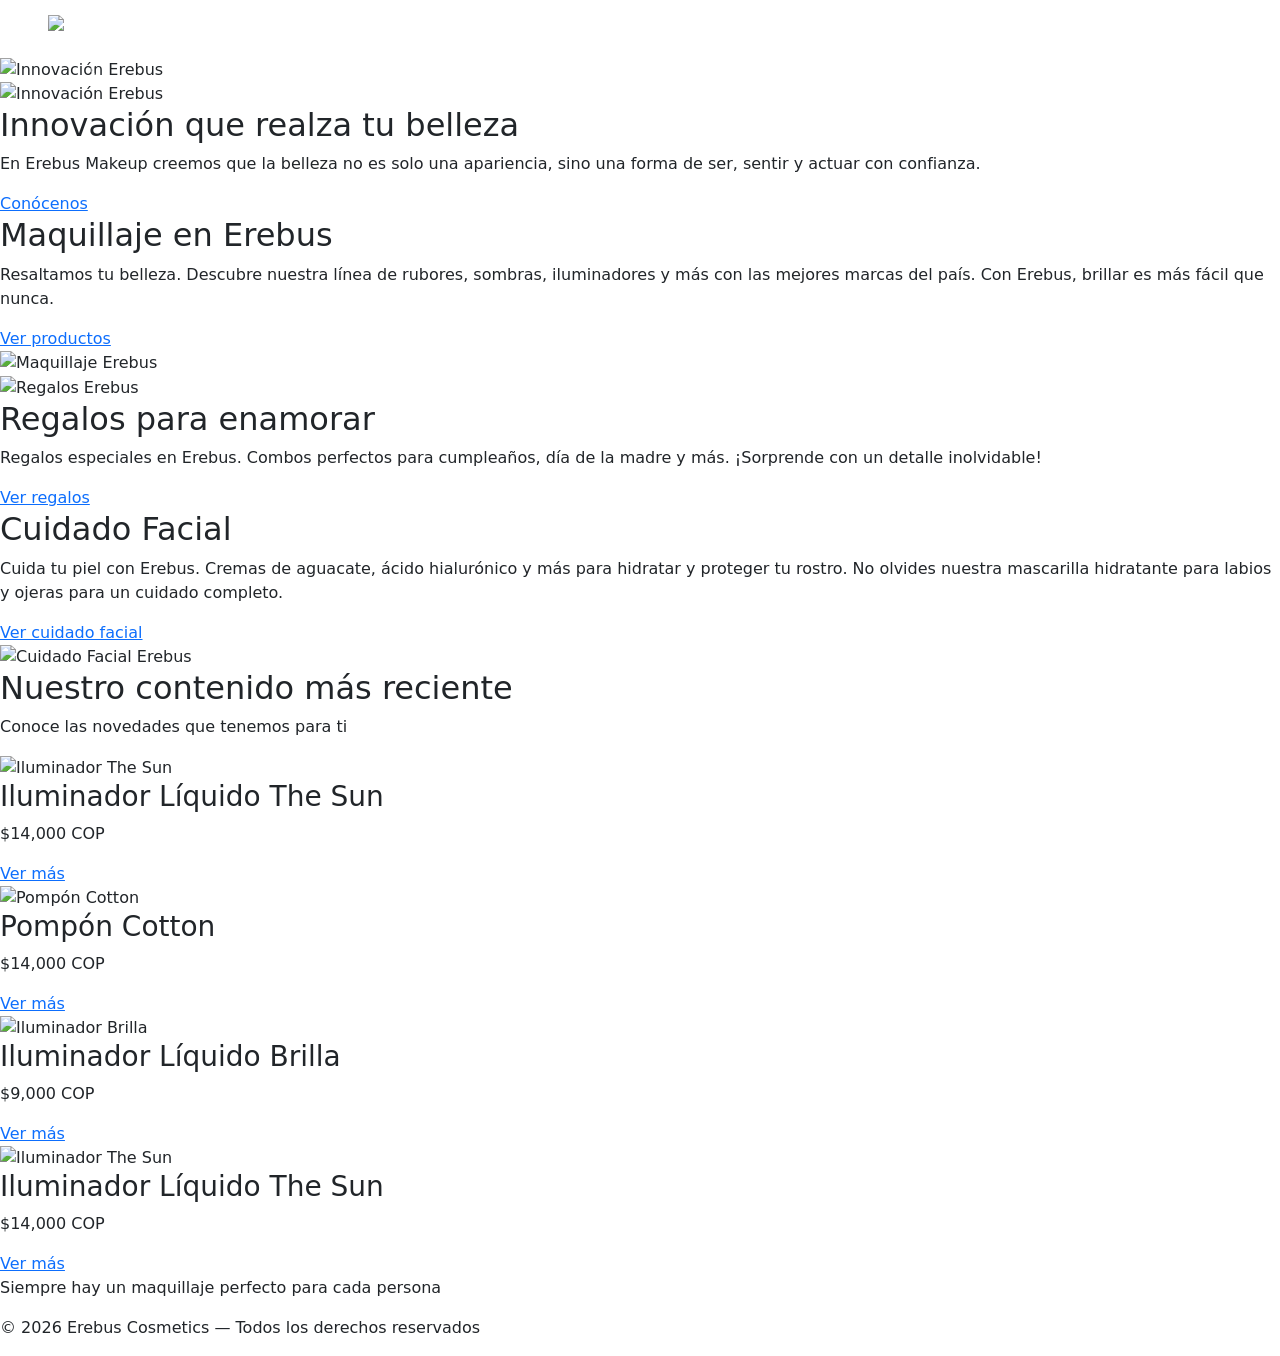
==== index.html @ 12809e55 "add files html" ====
<!DOCTYPE html>
<html lang="es">
<head>
    <meta charset="UTF-8">
    <meta name="viewport" content="width=device-width, initial-scale=1.0">
    <link rel="preconnect" href="https://fonts.googleapis.com">
    <link rel="preconnect" href="https://fonts.gstatic.com" crossorigin>
    <link href="https://fonts.googleapis.com/css2?family=Cormorant:ital,wght@0,300..700;1,300..700&family=Montserrat:ital,wght@0,100..900;1,100..900&display=swap" rel="stylesheet">
    <title>Erebus Cosmetics | Mayorista de Maquillaje</title>
    <link href="https://cdn.jsdelivr.net/npm/bootstrap@5.2.3/dist/css/bootstrap.min.css" rel="stylesheet" integrity="sha384-rbsA2VBKQhggwzxH7pPCaAqO46MgnOM80zW1RWuH61DGLwZJEdK2Kadq2F9CUG65" crossorigin="anonymous">
    <link rel="stylesheet" href="styles/css/main.css" />
</head>
<body>

    <!-- ===== BLOQUE: navbar (Bootstrap) ===== -->
    <nav class="navbar navbar-expand-lg navbar-dark navbar-erebus sticky-top">
        <div class="container-fluid px-4 px-lg-5">
            <a class="navbar-brand" href="index.html">
                <img src="img/erebus-logo.png" alt="Logo Erebus" class="navbar-erebus__logo">
            </a>
            <button class="navbar-toggler" type="button" data-bs-toggle="collapse" data-bs-target="#navErebus" aria-controls="navErebus" aria-expanded="false" aria-label="Abrir menú">
                <span class="navbar-toggler-icon"></span>
            </button>
            <div class="collapse navbar-collapse" id="navErebus">
                <ul class="navbar-nav ms-auto mb-2 mb-lg-0 align-items-lg-center">
                    <li class="nav-item">
                        <a class="nav-link active" aria-current="page" href="index.html">Inicio</a>
                    </li>
                    <li class="nav-item">
                        <a class="nav-link" href="maquillaje.html">Productos</a>
                    </li>
                    <li class="nav-item">
                        <a class="nav-link" href="regalos.html">Regalos</a>
                    </li>
                    <li class="nav-item">
                        <a class="nav-link" href="cuidado-facial.html">Cuidado Facial</a>
                    </li>
                    <li class="nav-item">
                        <a class="nav-link" href="nosotros.html">Nosotros</a>
                    </li>
                    <li class="nav-item">
                        <a class="nav-link" href="contacto.html">Contacto</a>
                    </li>
                </ul>
                <a class="navbar-erebus__carrito" href="#" aria-label="Ver carrito">
                    <img src="img/shopping-cart.svg" alt="">
                </a>
            </div>
        </div>
    </nav>

    <main>

        <!-- ===== BLOQUE: carousel (hero, Bootstrap Carousel) ===== -->
        <div id="carouselErebus" class="carousel slide carousel-fade carousel-erebus" data-bs-ride="carousel">
            <div class="carousel-indicators">
                <button type="button" data-bs-target="#carouselErebus" data-bs-slide-to="0" class="active" aria-current="true" aria-label="Slide 1"></button>
                <button type="button" data-bs-target="#carouselErebus" data-bs-slide-to="1" aria-label="Slide 2"></button>
                <button type="button" data-bs-target="#carouselErebus" data-bs-slide-to="2" aria-label="Slide 3"></button>
            </div>
            <div class="carousel-inner">
                <div class="carousel-item active">
                    <img src="img/Banner1.jpg" class="d-block w-100 img-fluid" alt="Innovación Erebus">
                    <div class="carousel-caption d-none d-md-block">
                        <h2>Bienvenida a Erebus Cosmetics</h2>
                        <p>Tu aliado mayorista en maquillaje y belleza</p>
                    </div>
                </div>
                <div class="carousel-item">
                    <img src="img/Banner2.jpg" class="d-block w-100 img-fluid" alt="Maquillaje Erebus">
                    <div class="carousel-caption d-none d-md-block">
                        <h2>Maquillaje que resalta tu esencia</h2>
                        <p>Las mejores marcas del país, al mejor precio mayorista</p>
                    </div>
                </div>
                <div class="carousel-item">
                    <img src="img/Banner3.jpg" class="d-block w-100 img-fluid" alt="Regalos Erebus">
                    <div class="carousel-caption d-none d-md-block">
                        <h2>Regalos para enamorar</h2>
                        <p>Combos perfectos para cada ocasión especial</p>
                    </div>
                </div>
            </div>
            <button class="carousel-control-prev" type="button" data-bs-target="#carouselErebus" data-bs-slide="prev">
                <span class="carousel-control-prev-icon" aria-hidden="true"></span>
                <span class="visually-hidden">Anterior</span>
            </button>
            <button class="carousel-control-next" type="button" data-bs-target="#carouselErebus" data-bs-slide="next">
                <span class="carousel-control-next-icon" aria-hidden="true"></span>
                <span class="visually-hidden">Siguiente</span>
            </button>
        </div>

        <!-- ===== BLOQUE: destacados =====
             3 secciones en grid 2 columnas: imagen + texto -->
        <section class="destacados">

            <!-- ELEMENTO: destacados__item — Innovación -->
            <article class="destacados__item">
                <img class="destacados__imagen img-fluid" src="img/index1.jpg" alt="Innovación Erebus">
                <div class="destacados__contenido">
                    <h2 class="destacados__titulo">Innovación que realza tu belleza</h2>
                    <p class="destacados__texto">
                        En Erebus Makeup creemos que la belleza no es solo una apariencia,
                        sino una forma de ser, sentir y actuar con confianza.
                    </p>
                    <a class="destacados__boton" href="nosotros.html">Conócenos</a>
                </div>
            </article>

            <!-- ELEMENTO: destacados__item — Maquillaje -->
            <article class="destacados__item">
                <div class="destacados__contenido">
                    <h2 class="destacados__titulo">Maquillaje en Erebus</h2>
                    <p class="destacados__texto">
                        Resaltamos tu belleza. Descubre nuestra línea de rubores, sombras,
                        iluminadores y más con las mejores marcas del país.
                        Con Erebus, brillar es más fácil que nunca.
                    </p>
                    <a class="destacados__boton" href="maquillaje.html">Ver productos</a>
                </div>
                <img class="destacados__imagen img-fluid" src="img/index2.jpg" alt="Maquillaje Erebus">
            </article>

            <!-- ELEMENTO: destacados__item — Regalos -->
            <article class="destacados__item">
                <img class="destacados__imagen img-fluid" src="img/index3.jpg" alt="Regalos Erebus">
                <div class="destacados__contenido">
                    <h2 class="destacados__titulo">Regalos para enamorar</h2>
                    <p class="destacados__texto">
                        Regalos especiales en Erebus. Combos perfectos para cumpleaños,
                        día de la madre y más. ¡Sorprende con un detalle inolvidable!
                    </p>
                    <a class="destacados__boton" href="regalos.html">Ver regalos</a>
                </div>
            </article>

            <!-- ELEMENTO: destacados__item — Cuidado Facial -->
            <article class="destacados__item">
                <div class="destacados__contenido">
                    <h2 class="destacados__titulo">Cuidado Facial</h2>
                    <p class="destacados__texto">
                        Cuida tu piel con Erebus. Cremas de aguacate, ácido hialurónico y más
                        para hidratar y proteger tu rostro. No olvides nuestra mascarilla
                        hidratante para labios y ojeras para un cuidado completo.
                    </p>
                    <a class="destacados__boton" href="cuidado-facial.html">Ver cuidado facial</a>
                </div>
                <img class="destacados__imagen img-fluid" src="img/index4.jpg" alt="Cuidado Facial Erebus">
            </article>

        </section>

        <!-- ===== BLOQUE: novedades ===== -->
        <section class="novedades">
            <h2 class="novedades__titulo">Nuestro contenido más reciente</h2>
            <p class="novedades__subtitulo">Conoce las novedades que tenemos para ti</p>

            <div class="novedades__grid">

                <!-- ELEMENTO: novedades__tarjeta -->
                <article class="novedades__tarjeta">
                    <img class="novedades__imagen img-fluid" src="img/producto 1.png" alt="Iluminador The Sun">
                    <h3 class="novedades__nombre">Iluminador Líquido The Sun</h3>
                    <p class="novedades__precio">$14,000 COP</p>
                    <a class="novedades__boton" href="maquillaje.html">Ver más</a>
                </article>

                <article class="novedades__tarjeta">
                    <img class="novedades__imagen img-fluid" src="img/producto 2.png" alt="Pompón Cotton">
                    <h3 class="novedades__nombre">Pompón Cotton</h3>
                    <p class="novedades__precio">$14,000 COP</p>
                    <a class="novedades__boton" href="maquillaje.html">Ver más</a>
                </article>

                <!-- MODIFICADOR: novedades__tarjeta--oferta — precio especial -->
                <article class="novedades__tarjeta novedades__tarjeta--oferta">
                    <img class="novedades__imagen img-fluid" src="img/producto 3.png" alt="Iluminador Brilla">
                    <h3 class="novedades__nombre">Iluminador Líquido Brilla</h3>
                    <p class="novedades__precio">$9,000 COP</p>
                    <a class="novedades__boton" href="maquillaje.html">Ver más</a>
                </article>

                <article class="novedades__tarjeta">
                    <img class="novedades__imagen img-fluid" src="img/producto 1.png" alt="Iluminador The Sun">
                    <h3 class="novedades__nombre">Iluminador Líquido The Sun</h3>
                    <p class="novedades__precio">$14,000 COP</p>
                    <a class="novedades__boton" href="maquillaje.html">Ver más</a>
                </article>

            </div>
        </section>
    </main>

    <!-- ===== BLOQUE: frase-inspiracional ===== -->
    <section class="frase-inspiracional">
        <p class="frase-inspiracional__texto">Siempre hay un maquillaje perfecto para cada persona</p>
    </section>

    <!-- ===== BLOQUE: pie-pagina ===== -->
    <footer class="pie-pagina">
        <p class="pie-pagina__creditos">&copy; 2026 Erebus Cosmetics — Todos los derechos reservados</p>
    </footer>

    <script src="https://cdn.jsdelivr.net/npm/bootstrap@5.2.3/dist/js/bootstrap.bundle.min.js" integrity="sha384-kenU1KFdBIe4zVF0s0G1M5b4hcpxyD9F7jL+jjXkk+Q2h455rYXK/7HAuoJl+0I4" crossorigin="anonymous"></script>

</body>
</html>
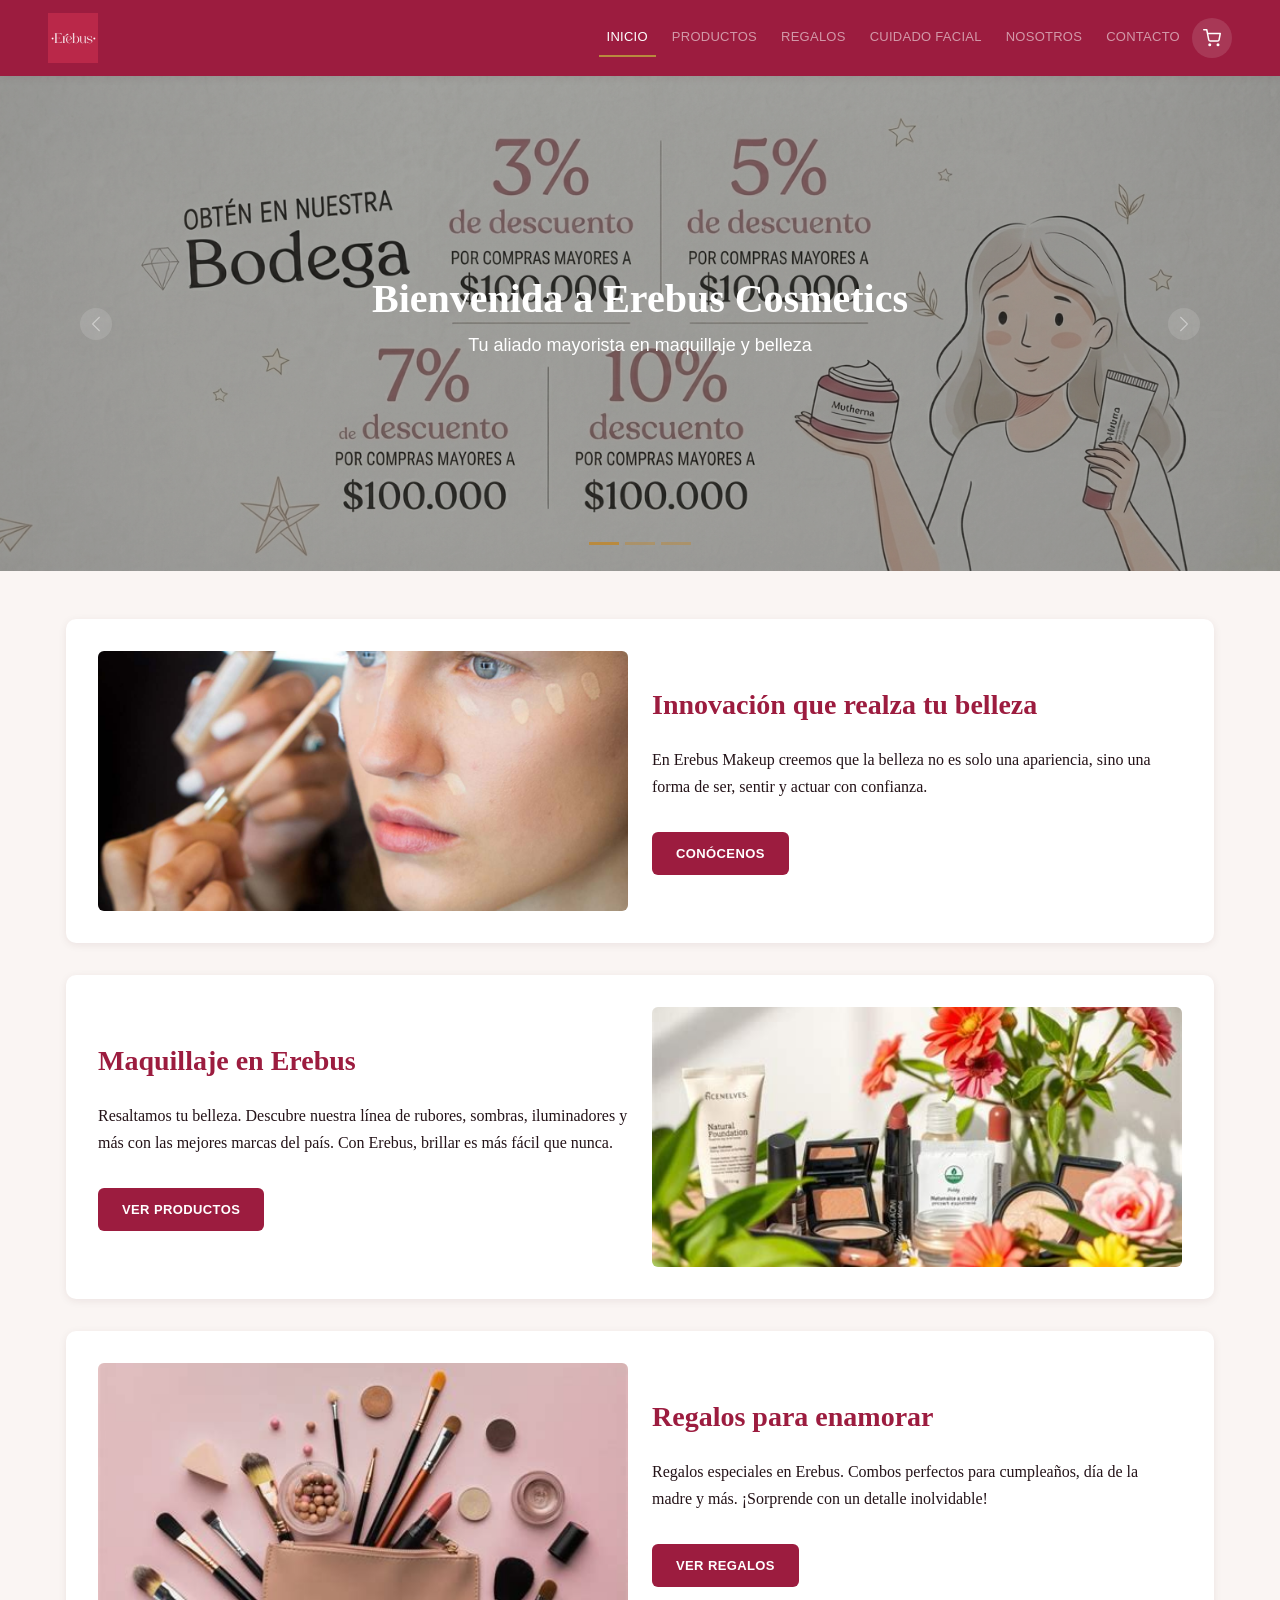
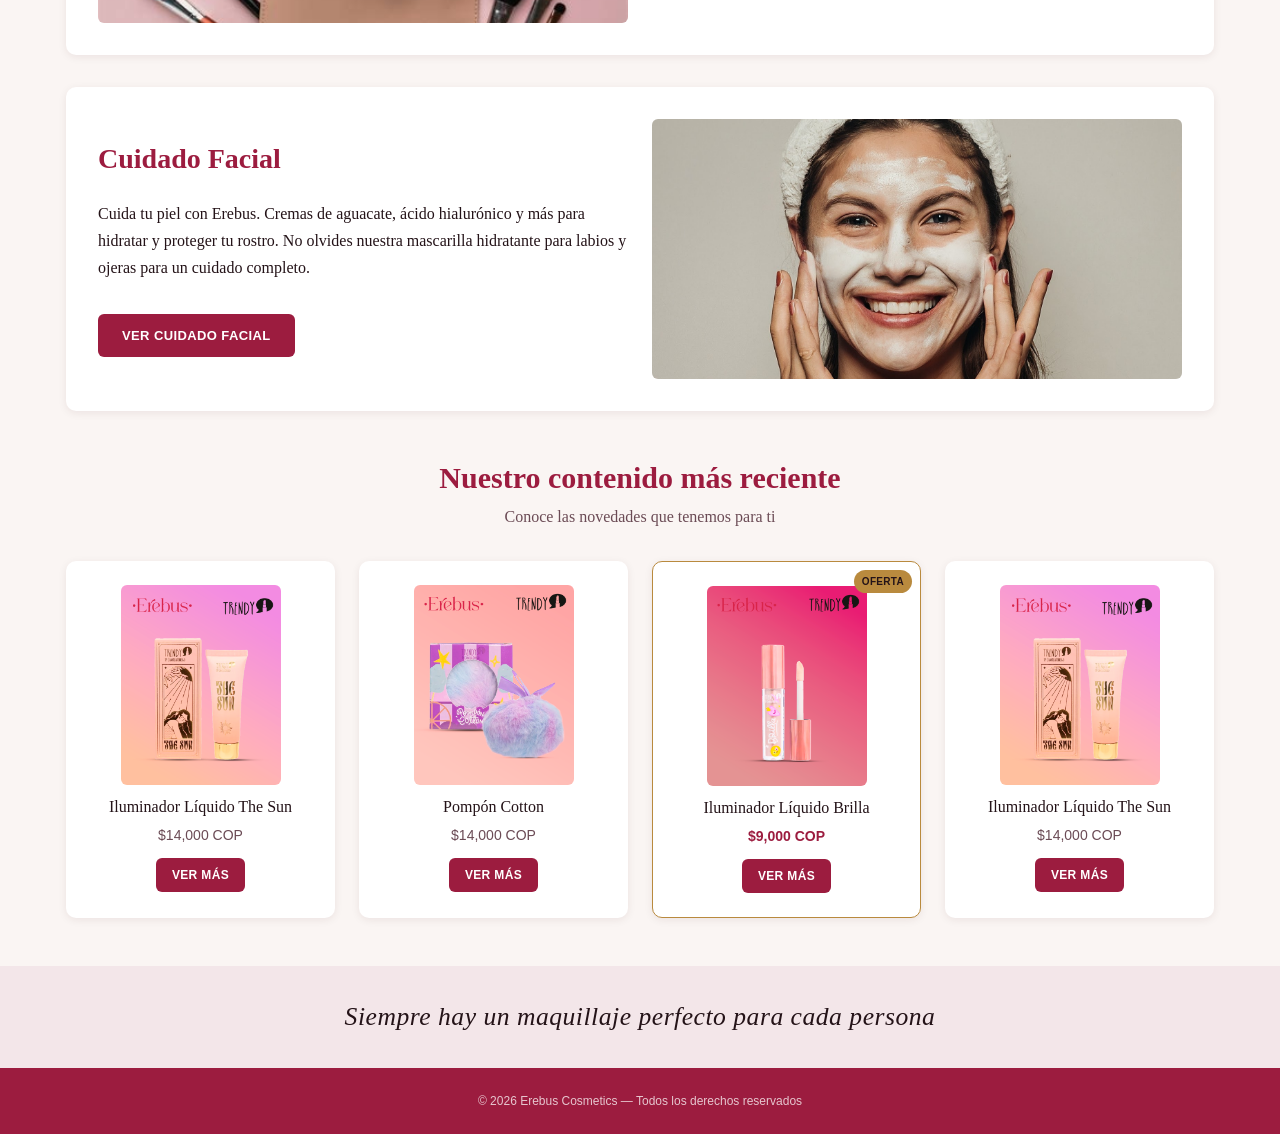
==== commit 04016bbc: "cambio inmagenes en index" ====
--- a/index.html
+++ b/index.html
@@ -12,7 +12,6 @@
 </head>
 <body>
 
-    <!-- ===== BLOQUE: navbar (Bootstrap) ===== -->
     <nav class="navbar navbar-expand-lg navbar-dark navbar-erebus sticky-top">
         <div class="container-fluid px-4 px-lg-5">
             <a class="navbar-brand" href="index.html">
@@ -51,7 +50,6 @@
 
     <main>
 
-        <!-- ===== BLOQUE: carousel (hero, Bootstrap Carousel) ===== -->
         <div id="carouselErebus" class="carousel slide carousel-fade carousel-erebus" data-bs-ride="carousel">
             <div class="carousel-indicators">
                 <button type="button" data-bs-target="#carouselErebus" data-bs-slide-to="0" class="active" aria-current="true" aria-label="Slide 1"></button>
@@ -91,11 +89,9 @@
             </button>
         </div>
 
-        <!-- ===== BLOQUE: destacados =====
-             3 secciones en grid 2 columnas: imagen + texto -->
+
         <section class="destacados">
 
-            <!-- ELEMENTO: destacados__item — Innovación -->
             <article class="destacados__item">
                 <img class="destacados__imagen img-fluid" src="img/index1.jpg" alt="Innovación Erebus">
                 <div class="destacados__contenido">
@@ -108,7 +104,6 @@
                 </div>
             </article>
 
-            <!-- ELEMENTO: destacados__item — Maquillaje -->
             <article class="destacados__item">
                 <div class="destacados__contenido">
                     <h2 class="destacados__titulo">Maquillaje en Erebus</h2>
@@ -122,7 +117,6 @@
                 <img class="destacados__imagen img-fluid" src="img/index2.jpg" alt="Maquillaje Erebus">
             </article>
 
-            <!-- ELEMENTO: destacados__item — Regalos -->
             <article class="destacados__item">
                 <img class="destacados__imagen img-fluid" src="img/index3.jpg" alt="Regalos Erebus">
                 <div class="destacados__contenido">
@@ -135,7 +129,6 @@
                 </div>
             </article>
 
-            <!-- ELEMENTO: destacados__item — Cuidado Facial -->
             <article class="destacados__item">
                 <div class="destacados__contenido">
                     <h2 class="destacados__titulo">Cuidado Facial</h2>
@@ -146,19 +139,17 @@
                     </p>
                     <a class="destacados__boton" href="cuidado-facial.html">Ver cuidado facial</a>
                 </div>
-                <img class="destacados__imagen img-fluid" src="img/index4.jpg" alt="Cuidado Facial Erebus">
+                <img class="destacados__imagen img-fluid" src="img/index4.png" alt="Cuidado Facial Erebus">
             </article>
 
         </section>
 
-        <!-- ===== BLOQUE: novedades ===== -->
         <section class="novedades">
             <h2 class="novedades__titulo">Nuestro contenido más reciente</h2>
             <p class="novedades__subtitulo">Conoce las novedades que tenemos para ti</p>
 
             <div class="novedades__grid">
 
-                <!-- ELEMENTO: novedades__tarjeta -->
                 <article class="novedades__tarjeta">
                     <img class="novedades__imagen img-fluid" src="img/producto 1.png" alt="Iluminador The Sun">
                     <h3 class="novedades__nombre">Iluminador Líquido The Sun</h3>
@@ -173,7 +164,6 @@
                     <a class="novedades__boton" href="maquillaje.html">Ver más</a>
                 </article>
 
-                <!-- MODIFICADOR: novedades__tarjeta--oferta — precio especial -->
                 <article class="novedades__tarjeta novedades__tarjeta--oferta">
                     <img class="novedades__imagen img-fluid" src="img/producto 3.png" alt="Iluminador Brilla">
                     <h3 class="novedades__nombre">Iluminador Líquido Brilla</h3>
@@ -192,12 +182,10 @@
         </section>
     </main>
 
-    <!-- ===== BLOQUE: frase-inspiracional ===== -->
     <section class="frase-inspiracional">
         <p class="frase-inspiracional__texto">Siempre hay un maquillaje perfecto para cada persona</p>
     </section>
 
-    <!-- ===== BLOQUE: pie-pagina ===== -->
     <footer class="pie-pagina">
         <p class="pie-pagina__creditos">&copy; 2026 Erebus Cosmetics — Todos los derechos reservados</p>
     </footer>
--- a/styles/css/main.css
+++ b/styles/css/main.css
@@ -0,0 +1,762 @@
+*,
+*::before,
+*::after {
+  margin: 0;
+  padding: 0;
+  box-sizing: border-box;
+}
+
+html {
+  scroll-behavior: smooth;
+}
+
+@media (prefers-reduced-motion: reduce) {
+  html {
+    scroll-behavior: auto;
+  }
+  *,
+  *::before,
+  *::after {
+    animation-duration: 0.01ms !important;
+    animation-iteration-count: 1 !important;
+    transition-duration: 0.01ms !important;
+  }
+}
+body {
+  width: 100%;
+  min-height: 100vh;
+  font-family: "Cormorant", Georgia, "Times New Roman", serif;
+  font-size: 1rem;
+  font-weight: 300;
+  line-height: 1.5;
+  color: #241318;
+  background-color: #faf5f3;
+}
+
+h1, h2, h3, h4, h5, h6 {
+  font-family: "Cormorant", Georgia, "Times New Roman", serif;
+  font-weight: 600;
+  line-height: 1.25;
+  color: #241318;
+}
+
+a {
+  color: #9c1c3f;
+  text-decoration: none;
+}
+
+img {
+  max-width: 100%;
+  display: block;
+}
+
+input,
+select,
+textarea,
+button {
+  font-family: inherit;
+  font-size: inherit;
+  color: inherit;
+}
+
+:focus-visible {
+  outline: 3px solid #b98a3e;
+  outline-offset: 2px;
+}
+
+.navbar-erebus {
+  background-color: #9c1c3f;
+  box-shadow: 0 2px 8px rgba(61, 15, 29, 0.08);
+  padding-block: 0.75rem;
+}
+@media (min-width: 992px) {
+  .navbar-erebus {
+    padding-block: 0.5rem;
+  }
+}
+
+.navbar-erebus__logo {
+  height: 42px;
+  width: auto;
+}
+@media (min-width: 768px) {
+  .navbar-erebus__logo {
+    height: 50px;
+  }
+}
+
+.navbar-erebus .nav-link {
+  font-family: "Montserrat", Arial, Helvetica, sans-serif;
+  font-size: 0.8125rem;
+  font-weight: 500;
+  text-transform: uppercase;
+  letter-spacing: 0.02em;
+  padding-block: 0.5rem;
+  margin-inline: 0.25rem;
+  border-bottom: 2px solid transparent;
+  transition: all 0.25s ease;
+}
+.navbar-erebus .nav-link:hover {
+  color: #ffffff;
+}
+.navbar-erebus .nav-link.active {
+  color: #ffffff;
+  border-bottom-color: #b98a3e;
+}
+
+.navbar-erebus .navbar-toggler {
+  border-color: rgba(255, 255, 255, 0.4);
+}
+.navbar-erebus .navbar-toggler:focus {
+  box-shadow: 0 0 0 3px rgba(185, 138, 62, 0.5);
+}
+
+.navbar-erebus__carrito {
+  width: 40px;
+  height: 40px;
+  border-radius: 999px;
+  display: flex;
+  flex-direction: row;
+  align-items: center;
+  justify-content: center;
+  background-color: rgba(255, 255, 255, 0.12);
+  transition: all 0.25s ease;
+}
+.navbar-erebus__carrito img {
+  width: 18px;
+  filter: brightness(0) invert(1);
+}
+.navbar-erebus__carrito:hover {
+  background-color: rgba(255, 255, 255, 0.22);
+}
+
+.carousel-erebus .carousel-item {
+  height: 55vh;
+  min-height: 320px;
+  max-height: 560px;
+}
+.carousel-erebus .carousel-item img {
+  width: 100%;
+  height: 100%;
+  object-fit: cover;
+  filter: brightness(0.65);
+}
+.carousel-erebus .carousel-caption {
+  bottom: 50%;
+  transform: translateY(50%);
+}
+.carousel-erebus .carousel-caption h2 {
+  font-family: "Cormorant", Georgia, "Times New Roman", serif;
+  font-size: 1.75rem;
+  font-weight: 600;
+  color: #ffffff;
+}
+@media (min-width: 768px) {
+  .carousel-erebus .carousel-caption h2 {
+    font-size: 2.5rem;
+  }
+}
+.carousel-erebus .carousel-caption p {
+  font-family: "Montserrat", Arial, Helvetica, sans-serif;
+  font-size: 1rem;
+  max-width: 480px;
+  margin-inline: auto;
+}
+@media (min-width: 768px) {
+  .carousel-erebus .carousel-caption p {
+    font-size: 1.125rem;
+  }
+}
+.carousel-erebus .carousel-indicators [data-bs-target] {
+  background-color: #b98a3e;
+}
+.carousel-erebus .carousel-control-prev-icon,
+.carousel-erebus .carousel-control-next-icon {
+  background-color: rgba(255, 255, 255, 0.25);
+  border-radius: 999px;
+  padding: 1rem;
+  background-size: 55%;
+}
+
+.banner {
+  width: 100%;
+  padding: 3rem 1rem;
+  text-align: center;
+  background-image: linear-gradient(180deg, rgba(28, 4, 16, 0.45), rgba(28, 4, 16, 0.55)), url("../img/erebus-banner.jpg");
+  background-repeat: no-repeat;
+  background-size: cover;
+  background-position: center 60%;
+  color: #ffffff;
+}
+@media (min-width: 768px) {
+  .banner {
+    padding: 4rem 1.5rem;
+  }
+}
+
+.banner__titulo {
+  width: 100%;
+  font-weight: 600;
+  font-size: 1.625rem;
+  margin: 0.75rem 0;
+}
+@media (min-width: 768px) {
+  .banner__titulo {
+    font-size: 2.125rem;
+  }
+}
+
+.banner__descripcion {
+  max-width: 420px;
+  margin: 0 auto;
+  font-size: 1.125rem;
+  opacity: 0.9;
+}
+@media (min-width: 768px) {
+  .banner__descripcion {
+    font-size: 1.375rem;
+  }
+}
+
+.destacados,
+.novedades,
+.nosotros {
+  width: 100%;
+  max-width: 1100px;
+  margin-inline: auto;
+  padding-inline: 1rem;
+  box-sizing: border-box;
+  margin-block: 3rem;
+}
+@media (min-width: 1200px) {
+  .destacados,
+  .novedades,
+  .nosotros {
+    max-width: 1180px;
+  }
+}
+
+.destacados,
+.nosotros {
+  display: flex;
+  flex-direction: column;
+  gap: 2rem;
+}
+
+.catalogo {
+  width: 100%;
+  max-width: 1200px;
+  margin-inline: auto;
+  padding-inline: 1rem;
+  box-sizing: border-box;
+  padding-block: 2rem;
+  display: grid;
+  grid-template-columns: 1fr;
+  gap: 1.5rem;
+}
+@media (min-width: 480px) {
+  .catalogo {
+    grid-template-columns: repeat(2, 1fr);
+  }
+}
+@media (min-width: 992px) {
+  .catalogo {
+    grid-template-columns: repeat(3, 1fr);
+  }
+}
+
+.frase-inspiracional {
+  width: 100%;
+  padding: 2rem 1rem;
+  background-color: #f3e6e9;
+  text-align: center;
+}
+
+.frase-inspiracional__texto {
+  font-family: "Cormorant", Georgia, "Times New Roman", serif;
+  font-size: clamp(1.1rem, 2.5vw, 1.6rem);
+  font-style: italic;
+  font-weight: 400;
+  color: #241318;
+  margin: 0;
+  letter-spacing: 0.02em;
+}
+
+.pie-pagina {
+  padding: 1.5rem 1rem;
+  background-color: #9c1c3f;
+  text-align: center;
+}
+
+.pie-pagina__navegacion {
+  display: flex;
+  justify-content: center;
+  flex-wrap: wrap;
+  gap: 0.5rem 1.5rem;
+  margin-bottom: 1rem;
+}
+
+.pie-pagina__enlace {
+  color: rgba(255, 255, 255, 0.85);
+  text-decoration: none;
+  font-family: "Montserrat", Arial, Helvetica, sans-serif;
+  font-size: 0.8125rem;
+  font-weight: 400;
+  transition: all 0.25s ease;
+}
+.pie-pagina__enlace:hover {
+  color: #ffffff;
+  text-decoration: underline;
+}
+
+.pie-pagina__creditos {
+  font-family: "Montserrat", Arial, Helvetica, sans-serif;
+  font-size: 0.75rem;
+  color: rgba(255, 255, 255, 0.75);
+  margin: 0;
+}
+
+.destacados__item {
+  background-color: #ffffff;
+  border-radius: 10px;
+  box-shadow: 0 2px 8px rgba(61, 15, 29, 0.08);
+  transition: all 0.25s ease;
+  display: grid;
+  grid-template-columns: 1fr;
+  gap: 1.5rem;
+  align-items: center;
+  padding: 1.5rem;
+}
+@media (min-width: 768px) {
+  .destacados__item {
+    grid-template-columns: 1fr 1fr;
+    padding: 2rem;
+  }
+}
+
+.destacados__imagen {
+  width: 100%;
+  height: 220px;
+  object-fit: cover;
+  border-radius: 6px;
+}
+@media (min-width: 768px) {
+  .destacados__imagen {
+    height: 260px;
+  }
+}
+
+.destacados__contenido {
+  display: flex;
+  flex-direction: column;
+  gap: 1rem;
+}
+
+.destacados__titulo {
+  font-size: 1.5rem;
+  color: #9c1c3f;
+}
+@media (min-width: 768px) {
+  .destacados__titulo {
+    font-size: 1.75rem;
+  }
+}
+
+.destacados__texto {
+  font-size: 1rem;
+  line-height: 1.7;
+  color: #241318;
+}
+
+.destacados__boton {
+  display: inline-block;
+  padding: 0.75rem 1.5rem;
+  background-color: #9c1c3f;
+  color: #ffffff;
+  text-decoration: none;
+  border: none;
+  border-radius: 6px;
+  font-family: "Montserrat", Arial, Helvetica, sans-serif;
+  font-size: 0.8125rem;
+  font-weight: 600;
+  text-transform: uppercase;
+  letter-spacing: 0.03em;
+  cursor: pointer;
+  width: fit-content;
+  transition: all 0.25s ease;
+}
+.destacados__boton:hover {
+  background-color: #6e1329;
+  transform: translateY(-2px);
+  box-shadow: 0 2px 8px rgba(61, 15, 29, 0.08);
+}
+.destacados__boton:active {
+  transform: translateY(0);
+}
+.destacados__boton:focus-visible {
+  outline: 3px solid #b98a3e;
+  outline-offset: 2px;
+}
+
+.novedades__titulo {
+  font-size: 1.625rem;
+  color: #9c1c3f;
+  text-align: center;
+  margin-bottom: 0.5rem;
+}
+@media (min-width: 768px) {
+  .novedades__titulo {
+    font-size: 1.875rem;
+  }
+}
+
+.novedades__subtitulo {
+  font-size: 1rem;
+  color: #6b4b55;
+  text-align: center;
+  margin-bottom: 2rem;
+}
+
+.novedades__grid {
+  display: grid;
+  grid-template-columns: repeat(2, 1fr);
+  gap: 1rem;
+}
+@media (min-width: 768px) {
+  .novedades__grid {
+    grid-template-columns: repeat(3, 1fr);
+    gap: 1.5rem;
+  }
+}
+@media (min-width: 1200px) {
+  .novedades__grid {
+    grid-template-columns: repeat(4, 1fr);
+  }
+}
+
+.novedades__tarjeta {
+  background-color: #ffffff;
+  border-radius: 10px;
+  box-shadow: 0 2px 8px rgba(61, 15, 29, 0.08);
+  transition: all 0.25s ease;
+}
+.novedades__tarjeta:hover {
+  transform: translateY(-4px);
+  box-shadow: 0 6px 20px rgba(61, 15, 29, 0.14);
+}
+.novedades__tarjeta {
+  padding: 1.5rem 1rem;
+  text-align: center;
+  cursor: pointer;
+  display: flex;
+  flex-direction: column;
+  align-items: center;
+  gap: 0.5rem;
+}
+
+.novedades__tarjeta--oferta {
+  position: relative;
+  border: 1px solid #b98a3e;
+}
+.novedades__tarjeta--oferta::before {
+  content: "Oferta";
+  position: absolute;
+  top: 0.5rem;
+  right: 0.5rem;
+  background-color: #b98a3e;
+  color: #241318;
+  font-family: "Montserrat", Arial, Helvetica, sans-serif;
+  font-size: 0.625rem;
+  font-weight: 700;
+  text-transform: uppercase;
+  letter-spacing: 0.03em;
+  padding: 0.25rem 0.5rem;
+  border-radius: 999px;
+}
+.novedades__tarjeta--oferta .novedades__precio {
+  color: #9c1c3f;
+  font-weight: 700;
+}
+
+.novedades__imagen {
+  width: 100%;
+  max-width: 160px;
+  height: auto;
+  border-radius: 6px;
+  margin-bottom: 0.25rem;
+}
+
+.novedades__nombre {
+  font-size: 1rem;
+  font-weight: 500;
+  color: #241318;
+  margin: 0;
+}
+
+.novedades__precio {
+  font-family: "Montserrat", Arial, Helvetica, sans-serif;
+  font-size: 0.875rem;
+  font-weight: 400;
+  color: #6b4b55;
+  margin: 0;
+}
+
+.novedades__boton {
+  display: inline-block;
+  padding: 0.75rem 1.5rem;
+  background-color: #9c1c3f;
+  color: #ffffff;
+  text-decoration: none;
+  border: none;
+  border-radius: 6px;
+  font-family: "Montserrat", Arial, Helvetica, sans-serif;
+  font-size: 0.8125rem;
+  font-weight: 600;
+  text-transform: uppercase;
+  letter-spacing: 0.03em;
+  cursor: pointer;
+  width: fit-content;
+  transition: all 0.25s ease;
+}
+.novedades__boton:hover {
+  background-color: #6e1329;
+  transform: translateY(-2px);
+  box-shadow: 0 2px 8px rgba(61, 15, 29, 0.08);
+}
+.novedades__boton:active {
+  transform: translateY(0);
+}
+.novedades__boton:focus-visible {
+  outline: 3px solid #b98a3e;
+  outline-offset: 2px;
+}
+.novedades__boton {
+  margin-top: 0.25rem;
+  padding: 0.5rem 1rem;
+  font-size: 0.75rem;
+}
+
+.catalogo__tarjeta {
+  background-color: #ffffff;
+  border-radius: 10px;
+  box-shadow: 0 2px 8px rgba(61, 15, 29, 0.08);
+  transition: all 0.25s ease;
+}
+.catalogo__tarjeta:hover {
+  transform: translateY(-4px);
+  box-shadow: 0 6px 20px rgba(61, 15, 29, 0.14);
+}
+.catalogo__tarjeta {
+  position: relative;
+  cursor: pointer;
+  text-align: center;
+  padding: 1rem;
+  overflow: hidden;
+}
+
+.catalogo__tarjeta--oferta {
+  border: 1px solid #b98a3e;
+}
+.catalogo__tarjeta--oferta::before {
+  content: "Oferta";
+  position: absolute;
+  top: 0.5rem;
+  right: 0.5rem;
+  background-color: #b98a3e;
+  color: #241318;
+  font-family: "Montserrat", Arial, Helvetica, sans-serif;
+  font-size: 0.625rem;
+  font-weight: 700;
+  text-transform: uppercase;
+  letter-spacing: 0.03em;
+  padding: 0.25rem 0.5rem;
+  border-radius: 999px;
+}
+.catalogo__tarjeta--oferta .catalogo__precio {
+  color: #9c1c3f;
+  font-weight: 700;
+}
+
+.catalogo__imagen {
+  width: 100%;
+  aspect-ratio: 1/1;
+  object-fit: cover;
+  border-radius: 6px;
+  margin-bottom: 1rem;
+}
+
+.catalogo__nombre {
+  font-weight: 500;
+  font-size: 1.0625rem;
+  margin-bottom: 0.25rem;
+}
+
+.catalogo__precio {
+  font-weight: 400;
+  font-size: 0.9375rem;
+  color: #6b4b55;
+}
+
+.nosotros__seccion {
+  background-color: #ffffff;
+  border-radius: 10px;
+  box-shadow: 0 2px 8px rgba(61, 15, 29, 0.08);
+  transition: all 0.25s ease;
+  display: grid;
+  grid-template-columns: 1fr;
+  gap: 1.5rem;
+  align-items: center;
+  padding: 1.5rem;
+}
+@media (min-width: 768px) {
+  .nosotros__seccion {
+    grid-template-columns: 1fr 1fr;
+    padding: 2rem;
+  }
+}
+
+.nosotros__imagen {
+  width: 100%;
+  height: 220px;
+  object-fit: cover;
+  border-radius: 6px;
+}
+@media (min-width: 768px) {
+  .nosotros__imagen {
+    height: 240px;
+  }
+}
+
+.nosotros__contenido {
+  display: flex;
+  flex-direction: column;
+  gap: 1rem;
+}
+
+.nosotros__titulo {
+  font-size: 1.5rem;
+  color: #9c1c3f;
+}
+@media (min-width: 768px) {
+  .nosotros__titulo {
+    font-size: 1.75rem;
+  }
+}
+
+.nosotros__texto {
+  font-size: 1rem;
+  line-height: 1.7;
+  color: #241318;
+}
+
+.formulario-contacto {
+  background-color: #ffffff;
+  border-radius: 10px;
+  box-shadow: 0 2px 8px rgba(61, 15, 29, 0.08);
+  transition: all 0.25s ease;
+  width: 100%;
+  max-width: 600px;
+  margin: 3rem auto;
+  padding: 2rem 1.5rem;
+}
+@media (max-width: 767px) {
+  .formulario-contacto {
+    max-width: 100%;
+    border-radius: 0;
+    margin-block: 1.5rem;
+    box-shadow: none;
+    border-top: 2px solid #e8aebd;
+  }
+}
+
+.formulario-contacto__titulo {
+  font-size: 1.625rem;
+  color: #9c1c3f;
+  text-align: center;
+  margin-bottom: 2rem;
+}
+
+.formulario-contacto__form {
+  display: flex;
+  flex-direction: column;
+  gap: 1rem;
+}
+
+.formulario-contacto__grupo {
+  display: flex;
+  flex-direction: column;
+  gap: 0.25rem;
+}
+
+.formulario-contacto__etiqueta {
+  font-family: "Montserrat", Arial, Helvetica, sans-serif;
+  font-size: 0.8125rem;
+  font-weight: 600;
+  color: #241318;
+}
+
+.formulario-contacto__campo {
+  width: 100%;
+  padding: 0.75rem;
+  border: 2px solid #e7c9d0;
+  border-radius: 6px;
+  font-family: "Cormorant", Georgia, "Times New Roman", serif;
+  font-size: 1rem;
+  background-color: #faf5f3;
+  color: #241318;
+  transition: all 0.25s ease;
+}
+.formulario-contacto__campo:hover {
+  border-color: #9c1c3f;
+}
+.formulario-contacto__campo:focus-visible {
+  outline: none;
+  border-color: #9c1c3f;
+  box-shadow: 0 0 0 4px rgba(156, 28, 63, 0.15);
+}
+
+.formulario-contacto__campo--textarea {
+  resize: vertical;
+  min-height: 120px;
+}
+
+.formulario-contacto__enviar {
+  display: inline-block;
+  padding: 0.75rem 1.5rem;
+  background-color: #9c1c3f;
+  color: #ffffff;
+  text-decoration: none;
+  border: none;
+  border-radius: 6px;
+  font-family: "Montserrat", Arial, Helvetica, sans-serif;
+  font-size: 0.8125rem;
+  font-weight: 600;
+  text-transform: uppercase;
+  letter-spacing: 0.03em;
+  cursor: pointer;
+  width: fit-content;
+  transition: all 0.25s ease;
+}
+.formulario-contacto__enviar:hover {
+  background-color: #6e1329;
+  transform: translateY(-2px);
+  box-shadow: 0 2px 8px rgba(61, 15, 29, 0.08);
+}
+.formulario-contacto__enviar:active {
+  transform: translateY(0);
+}
+.formulario-contacto__enviar:focus-visible {
+  outline: 3px solid #b98a3e;
+  outline-offset: 2px;
+}
+.formulario-contacto__enviar {
+  align-self: flex-start;
+  padding: 0.75rem 2rem;
+}
+@media (max-width: 479px) {
+  .formulario-contacto__enviar {
+    width: 100%;
+    text-align: center;
+    align-self: stretch;
+  }
+}
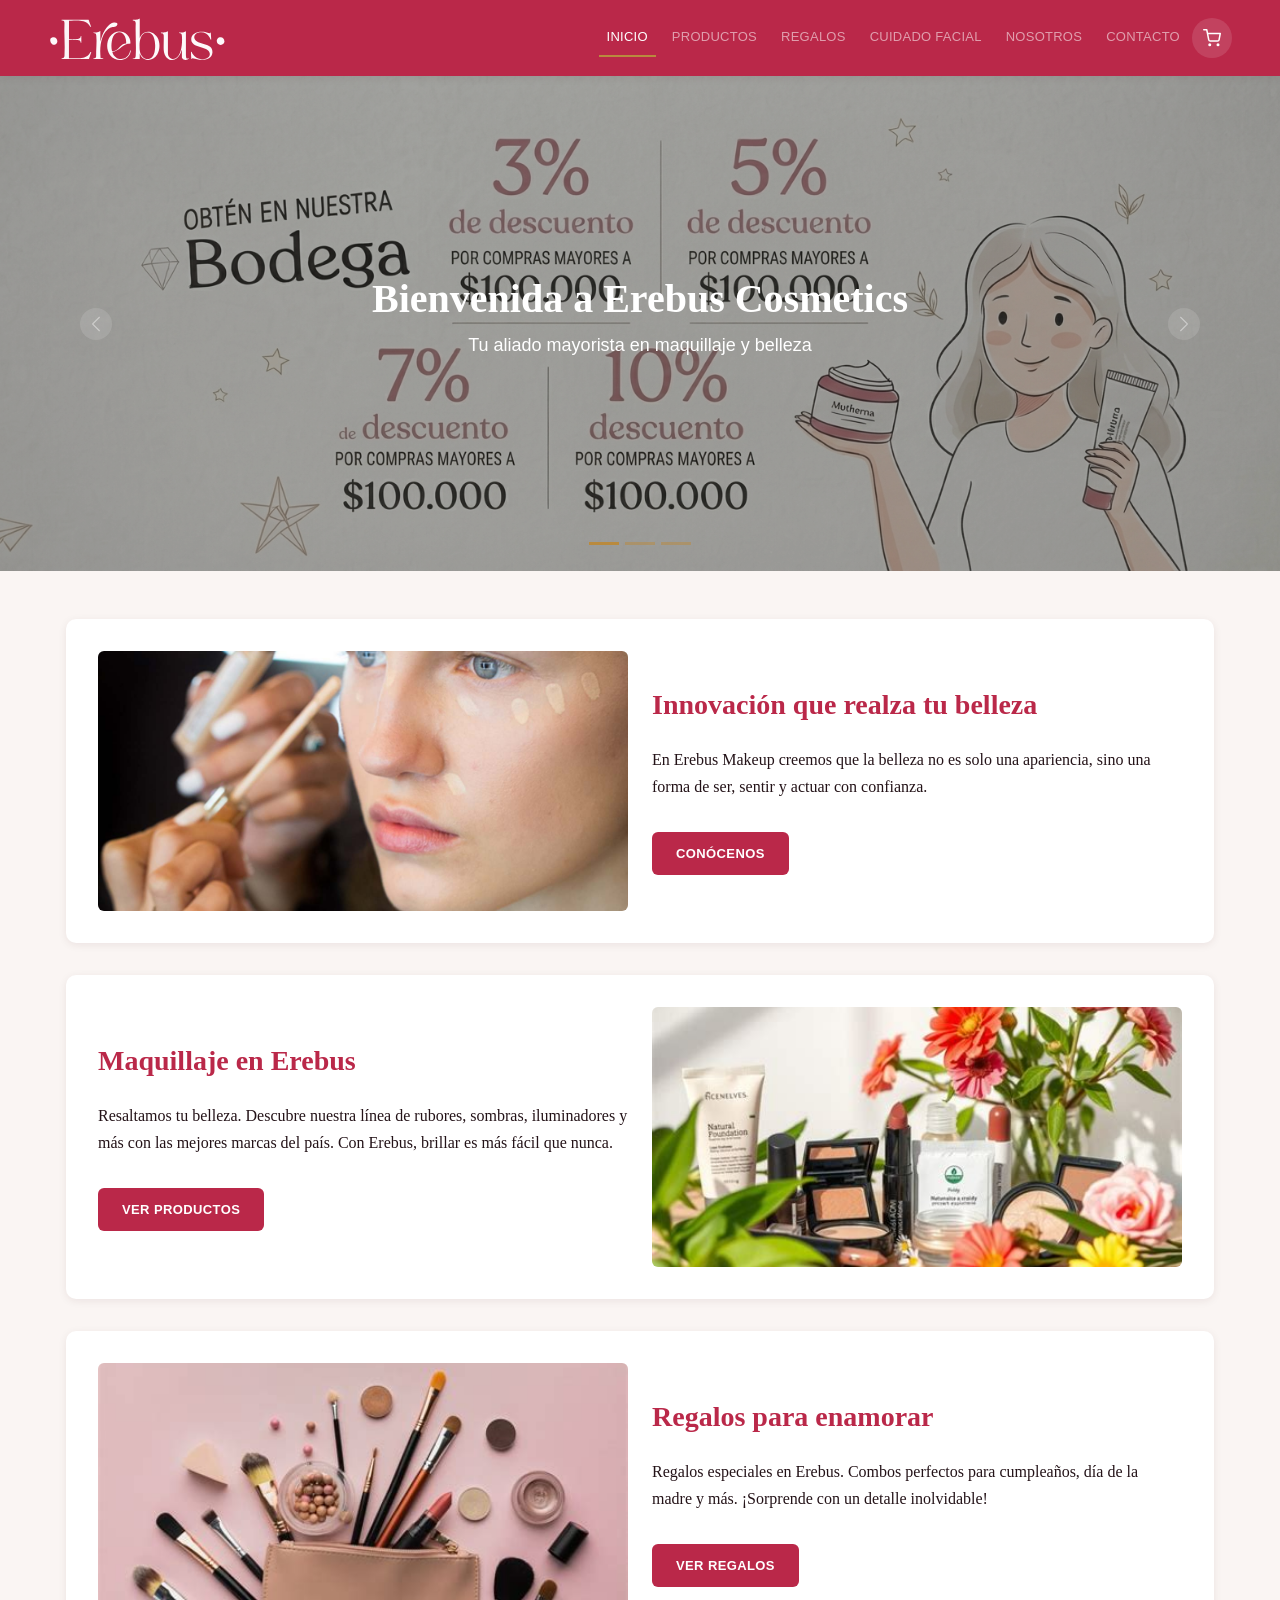
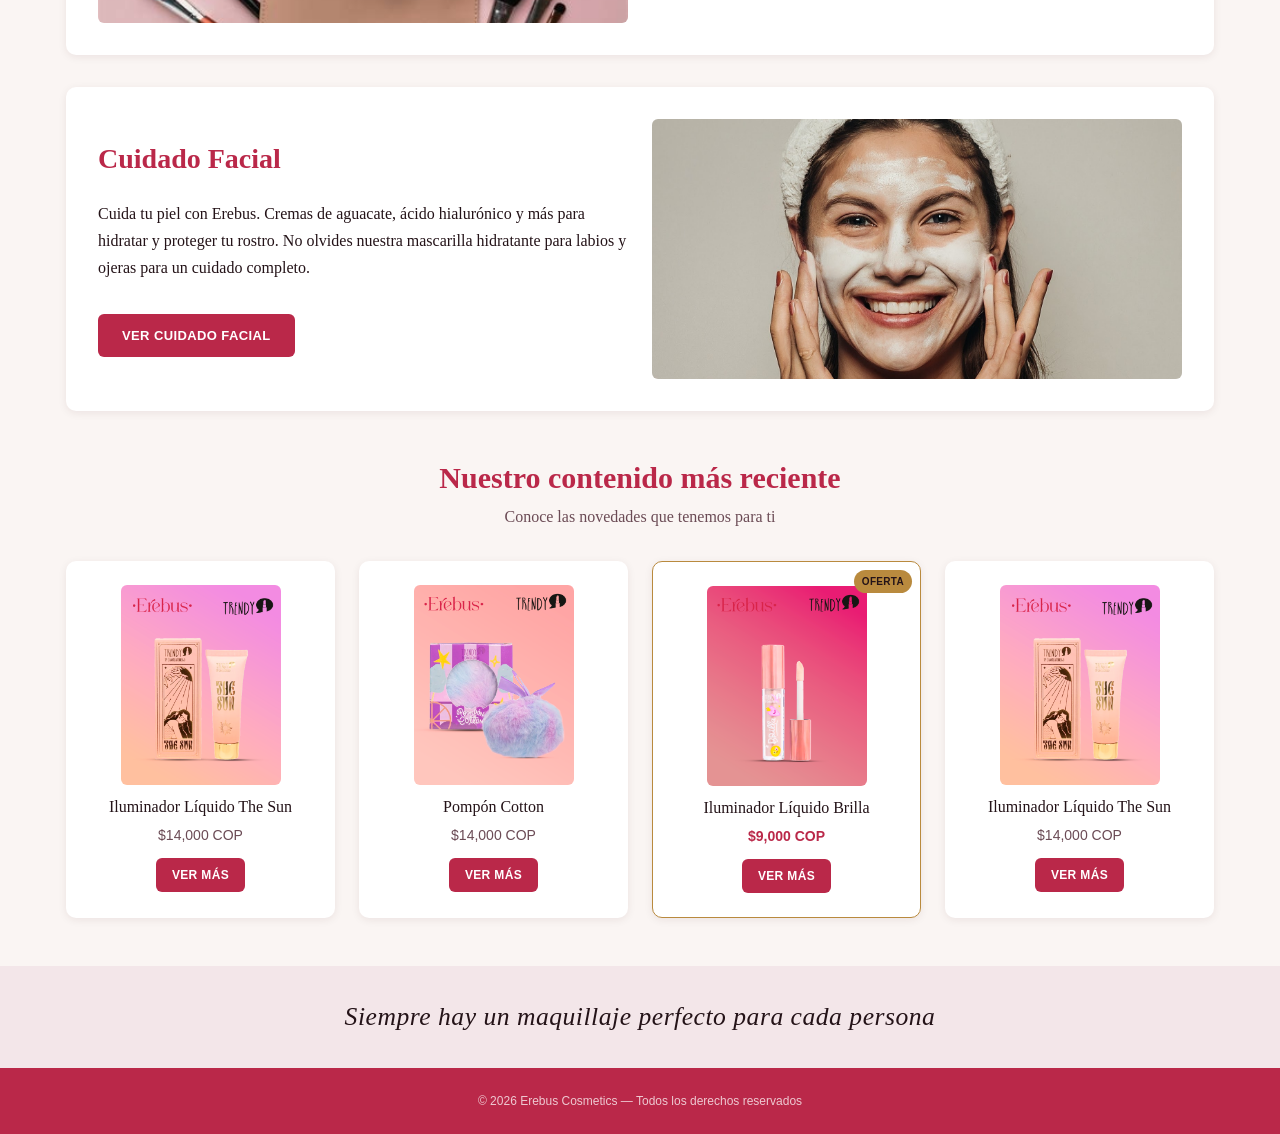
==== commit d2262c94: "Reestructura logo SVG y color de marca #BA2849" ====
--- a/index.html
+++ b/index.html
@@ -15,7 +15,7 @@
     <nav class="navbar navbar-expand-lg navbar-dark navbar-erebus sticky-top">
         <div class="container-fluid px-4 px-lg-5">
             <a class="navbar-brand" href="index.html">
-                <img src="img/erebus-logo.png" alt="Logo Erebus" class="navbar-erebus__logo">
+                <img src="img/erebus-logo.svg" alt="Logo Erebus" class="navbar-erebus__logo">
             </a>
             <button class="navbar-toggler" type="button" data-bs-toggle="collapse" data-bs-target="#navErebus" aria-controls="navErebus" aria-expanded="false" aria-label="Abrir menú">
                 <span class="navbar-toggler-icon"></span>
--- a/styles/css/main.css
+++ b/styles/css/main.css
@@ -41,7 +41,7 @@
 }
 
 a {
-  color: #9c1c3f;
+  color: #BA2849;
   text-decoration: none;
 }
 
@@ -65,7 +65,7 @@
 }
 
 .navbar-erebus {
-  background-color: #9c1c3f;
+  background-color: #BA2849;
   box-shadow: 0 2px 8px rgba(61, 15, 29, 0.08);
   padding-block: 0.75rem;
 }
@@ -284,7 +284,7 @@
 
 .pie-pagina {
   padding: 1.5rem 1rem;
-  background-color: #9c1c3f;
+  background-color: #BA2849;
   text-align: center;
 }
 
@@ -354,7 +354,7 @@
 
 .destacados__titulo {
   font-size: 1.5rem;
-  color: #9c1c3f;
+  color: #BA2849;
 }
 @media (min-width: 768px) {
   .destacados__titulo {
@@ -371,7 +371,7 @@
 .destacados__boton {
   display: inline-block;
   padding: 0.75rem 1.5rem;
-  background-color: #9c1c3f;
+  background-color: #BA2849;
   color: #ffffff;
   text-decoration: none;
   border: none;
@@ -400,7 +400,7 @@
 
 .novedades__titulo {
   font-size: 1.625rem;
-  color: #9c1c3f;
+  color: #BA2849;
   text-align: center;
   margin-bottom: 0.5rem;
 }
@@ -474,7 +474,7 @@
   border-radius: 999px;
 }
 .novedades__tarjeta--oferta .novedades__precio {
-  color: #9c1c3f;
+  color: #BA2849;
   font-weight: 700;
 }
 
@@ -504,7 +504,7 @@
 .novedades__boton {
   display: inline-block;
   padding: 0.75rem 1.5rem;
-  background-color: #9c1c3f;
+  background-color: #BA2849;
   color: #ffffff;
   text-decoration: none;
   border: none;
@@ -573,7 +573,7 @@
   border-radius: 999px;
 }
 .catalogo__tarjeta--oferta .catalogo__precio {
-  color: #9c1c3f;
+  color: #BA2849;
   font-weight: 700;
 }
 
@@ -635,7 +635,7 @@
 
 .nosotros__titulo {
   font-size: 1.5rem;
-  color: #9c1c3f;
+  color: #BA2849;
 }
 @media (min-width: 768px) {
   .nosotros__titulo {
@@ -671,7 +671,7 @@
 
 .formulario-contacto__titulo {
   font-size: 1.625rem;
-  color: #9c1c3f;
+  color: #BA2849;
   text-align: center;
   margin-bottom: 2rem;
 }
@@ -707,12 +707,12 @@
   transition: all 0.25s ease;
 }
 .formulario-contacto__campo:hover {
-  border-color: #9c1c3f;
+  border-color: #BA2849;
 }
 .formulario-contacto__campo:focus-visible {
   outline: none;
-  border-color: #9c1c3f;
-  box-shadow: 0 0 0 4px rgba(156, 28, 63, 0.15);
+  border-color: #BA2849;
+  box-shadow: 0 0 0 4px rgba(186, 40, 73, 0.15);
 }
 
 .formulario-contacto__campo--textarea {
@@ -723,7 +723,7 @@
 .formulario-contacto__enviar {
   display: inline-block;
   padding: 0.75rem 1.5rem;
-  background-color: #9c1c3f;
+  background-color: #BA2849;
   color: #ffffff;
   text-decoration: none;
   border: none;
@@ -760,3 +760,5 @@
     align-self: stretch;
   }
 }
+
+/*# sourceMappingURL=main.css.map */
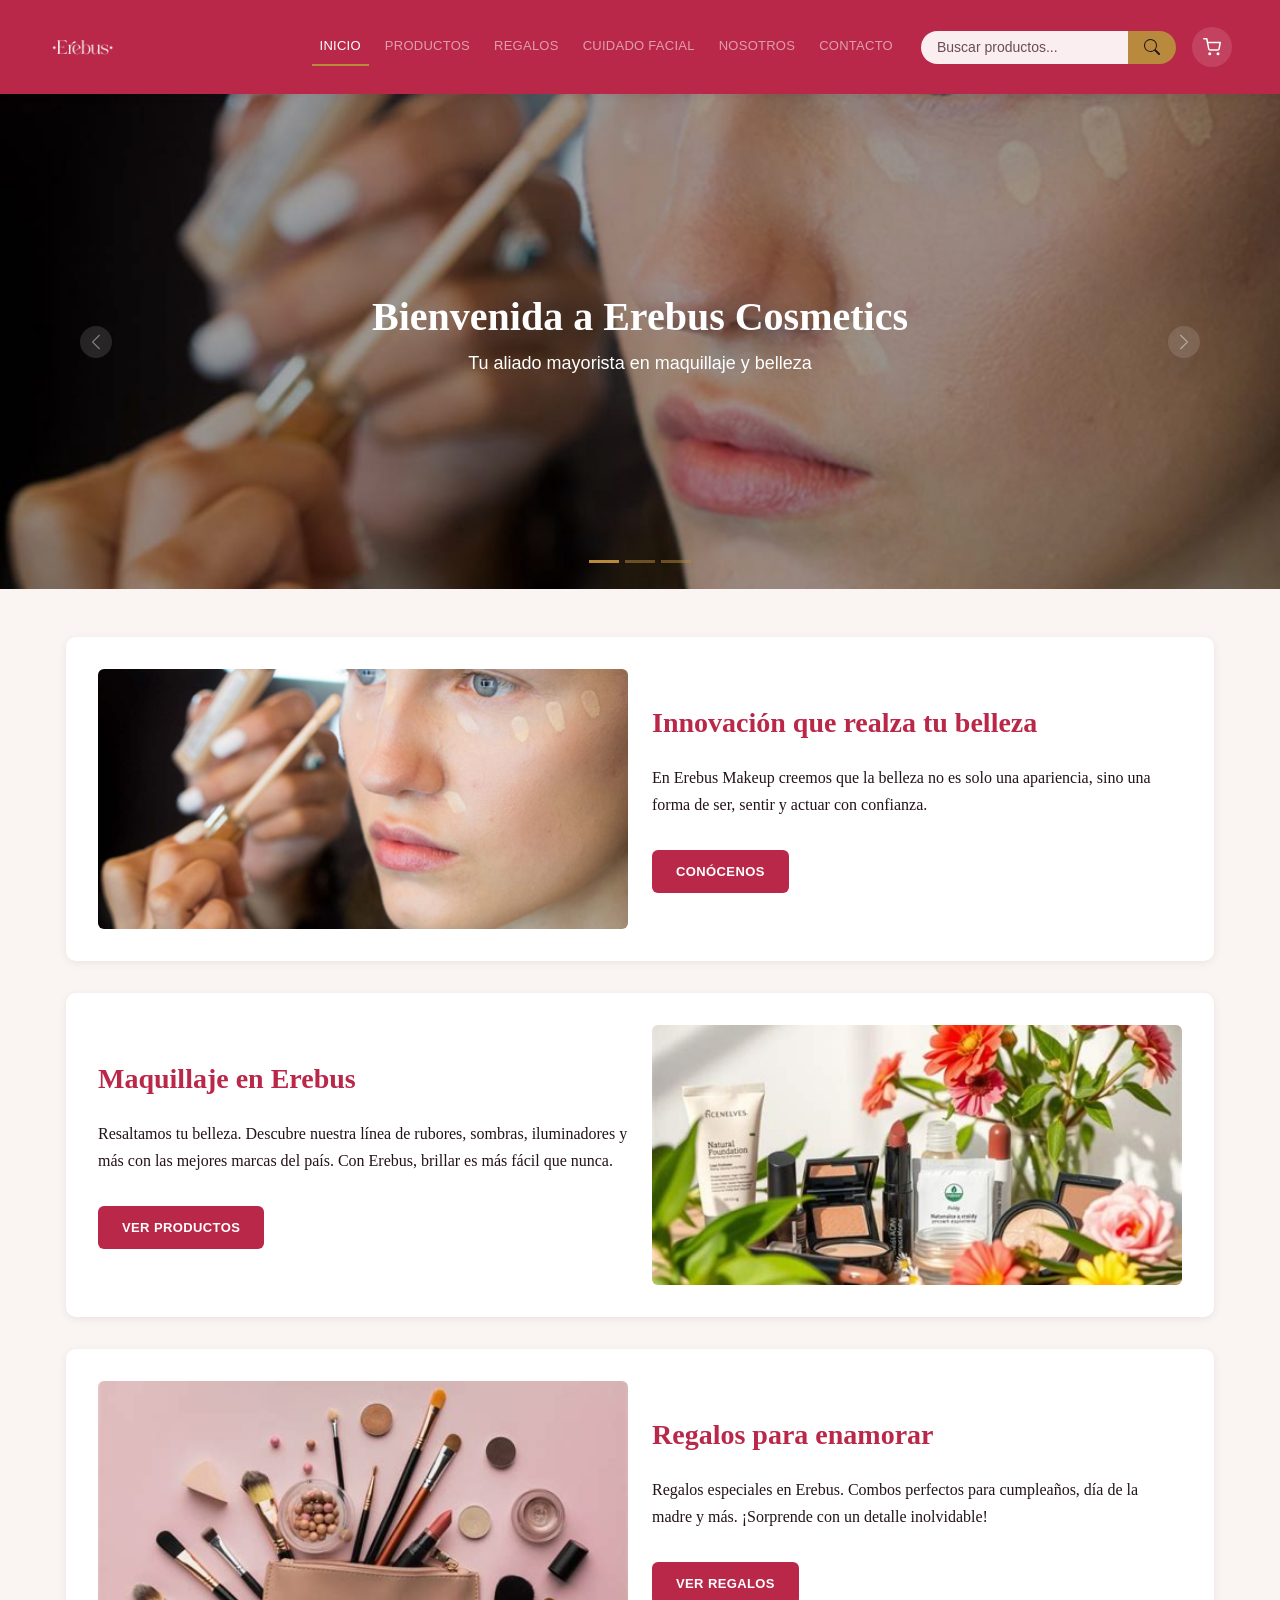
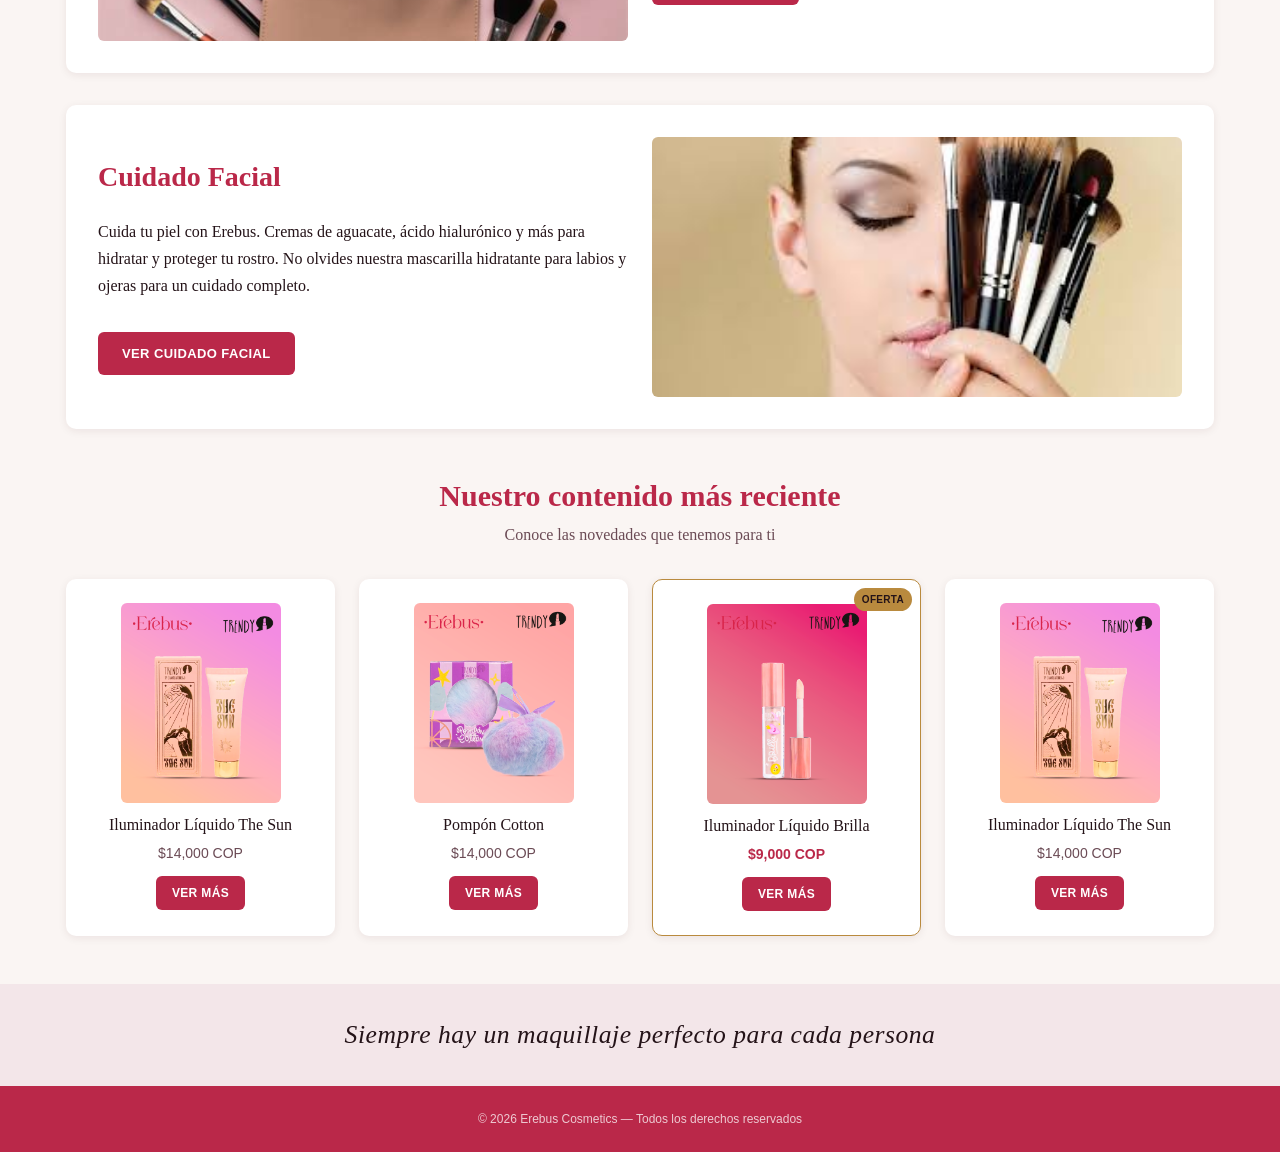
==== commit 5205c7de: "Ajusta tamaño del logo en el navbar" ====
--- a/index.html
+++ b/index.html
@@ -12,10 +12,11 @@
 </head>
 <body>
 
+    <!-- ===== BLOQUE: navbar (Bootstrap) ===== -->
     <nav class="navbar navbar-expand-lg navbar-dark navbar-erebus sticky-top">
         <div class="container-fluid px-4 px-lg-5">
             <a class="navbar-brand" href="index.html">
-                <img src="img/erebus-logo.svg" alt="Logo Erebus" class="navbar-erebus__logo">
+                <img src="img/erebus-logo.png" alt="Logo Erebus" class="navbar-erebus__logo">
             </a>
             <button class="navbar-toggler" type="button" data-bs-toggle="collapse" data-bs-target="#navErebus" aria-controls="navErebus" aria-expanded="false" aria-label="Abrir menú">
                 <span class="navbar-toggler-icon"></span>
@@ -41,6 +42,14 @@
                         <a class="nav-link" href="contacto.html">Contacto</a>
                     </li>
                 </ul>
+                <form class="navbar-erebus__buscador d-flex" role="search">
+                    <input class="form-control" type="search" name="buscar" placeholder="Buscar productos..." aria-label="Buscar productos">
+                    <button class="btn" type="submit" aria-label="Buscar">
+                        <svg xmlns="http://www.w3.org/2000/svg" width="16" height="16" viewBox="0 0 16 16" fill="currentColor" aria-hidden="true">
+                            <path d="M11.742 10.344a6.5 6.5 0 1 0-1.397 1.398h-.001q.044.06.098.115l3.85 3.85a1 1 0 0 0 1.415-1.414l-3.85-3.85a1 1 0 0 0-.115-.1zM12 6.5a5.5 5.5 0 1 1-11 0 5.5 5.5 0 0 1 11 0"/>
+                        </svg>
+                    </button>
+                </form>
                 <a class="navbar-erebus__carrito" href="#" aria-label="Ver carrito">
                     <img src="img/shopping-cart.svg" alt="">
                 </a>
@@ -50,6 +59,7 @@
 
     <main>
 
+        <!-- ===== BLOQUE: carousel (hero, Bootstrap Carousel) ===== -->
         <div id="carouselErebus" class="carousel slide carousel-fade carousel-erebus" data-bs-ride="carousel">
             <div class="carousel-indicators">
                 <button type="button" data-bs-target="#carouselErebus" data-bs-slide-to="0" class="active" aria-current="true" aria-label="Slide 1"></button>
@@ -58,21 +68,21 @@
             </div>
             <div class="carousel-inner">
                 <div class="carousel-item active">
-                    <img src="img/Banner1.jpg" class="d-block w-100 img-fluid" alt="Innovación Erebus">
+                    <img src="img/index1.jpg" class="d-block w-100 img-fluid" alt="Innovación Erebus">
                     <div class="carousel-caption d-none d-md-block">
                         <h2>Bienvenida a Erebus Cosmetics</h2>
                         <p>Tu aliado mayorista en maquillaje y belleza</p>
                     </div>
                 </div>
                 <div class="carousel-item">
-                    <img src="img/Banner2.jpg" class="d-block w-100 img-fluid" alt="Maquillaje Erebus">
+                    <img src="img/index2.jpg" class="d-block w-100 img-fluid" alt="Maquillaje Erebus">
                     <div class="carousel-caption d-none d-md-block">
                         <h2>Maquillaje que resalta tu esencia</h2>
                         <p>Las mejores marcas del país, al mejor precio mayorista</p>
                     </div>
                 </div>
                 <div class="carousel-item">
-                    <img src="img/Banner3.jpg" class="d-block w-100 img-fluid" alt="Regalos Erebus">
+                    <img src="img/index3.jpg" class="d-block w-100 img-fluid" alt="Regalos Erebus">
                     <div class="carousel-caption d-none d-md-block">
                         <h2>Regalos para enamorar</h2>
                         <p>Combos perfectos para cada ocasión especial</p>
@@ -89,9 +99,11 @@
             </button>
         </div>
 
-
+        <!-- ===== BLOQUE: destacados =====
+             3 secciones en grid 2 columnas: imagen + texto -->
         <section class="destacados">
 
+            <!-- ELEMENTO: destacados__item — Innovación -->
             <article class="destacados__item">
                 <img class="destacados__imagen img-fluid" src="img/index1.jpg" alt="Innovación Erebus">
                 <div class="destacados__contenido">
@@ -104,6 +116,7 @@
                 </div>
             </article>
 
+            <!-- ELEMENTO: destacados__item — Maquillaje -->
             <article class="destacados__item">
                 <div class="destacados__contenido">
                     <h2 class="destacados__titulo">Maquillaje en Erebus</h2>
@@ -117,6 +130,7 @@
                 <img class="destacados__imagen img-fluid" src="img/index2.jpg" alt="Maquillaje Erebus">
             </article>
 
+            <!-- ELEMENTO: destacados__item — Regalos -->
             <article class="destacados__item">
                 <img class="destacados__imagen img-fluid" src="img/index3.jpg" alt="Regalos Erebus">
                 <div class="destacados__contenido">
@@ -129,6 +143,7 @@
                 </div>
             </article>
 
+            <!-- ELEMENTO: destacados__item — Cuidado Facial -->
             <article class="destacados__item">
                 <div class="destacados__contenido">
                     <h2 class="destacados__titulo">Cuidado Facial</h2>
@@ -139,17 +154,19 @@
                     </p>
                     <a class="destacados__boton" href="cuidado-facial.html">Ver cuidado facial</a>
                 </div>
-                <img class="destacados__imagen img-fluid" src="img/index4.png" alt="Cuidado Facial Erebus">
+                <img class="destacados__imagen img-fluid" src="img/index4.jpg" alt="Cuidado Facial Erebus">
             </article>
 
         </section>
 
+        <!-- ===== BLOQUE: novedades ===== -->
         <section class="novedades">
             <h2 class="novedades__titulo">Nuestro contenido más reciente</h2>
             <p class="novedades__subtitulo">Conoce las novedades que tenemos para ti</p>
 
             <div class="novedades__grid">
 
+                <!-- ELEMENTO: novedades__tarjeta -->
                 <article class="novedades__tarjeta">
                     <img class="novedades__imagen img-fluid" src="img/producto 1.png" alt="Iluminador The Sun">
                     <h3 class="novedades__nombre">Iluminador Líquido The Sun</h3>
@@ -164,6 +181,7 @@
                     <a class="novedades__boton" href="maquillaje.html">Ver más</a>
                 </article>
 
+                <!-- MODIFICADOR: novedades__tarjeta--oferta — precio especial -->
                 <article class="novedades__tarjeta novedades__tarjeta--oferta">
                     <img class="novedades__imagen img-fluid" src="img/producto 3.png" alt="Iluminador Brilla">
                     <h3 class="novedades__nombre">Iluminador Líquido Brilla</h3>
@@ -182,10 +200,12 @@
         </section>
     </main>
 
+    <!-- ===== BLOQUE: frase-inspiracional ===== -->
     <section class="frase-inspiracional">
         <p class="frase-inspiracional__texto">Siempre hay un maquillaje perfecto para cada persona</p>
     </section>
 
+    <!-- ===== BLOQUE: pie-pagina ===== -->
     <footer class="pie-pagina">
         <p class="pie-pagina__creditos">&copy; 2026 Erebus Cosmetics — Todos los derechos reservados</p>
     </footer>
--- a/styles/css/main.css
+++ b/styles/css/main.css
@@ -41,7 +41,7 @@
 }
 
 a {
-  color: #BA2849;
+  color: #ba2849;
   text-decoration: none;
 }
 
@@ -65,7 +65,7 @@
 }
 
 .navbar-erebus {
-  background-color: #BA2849;
+  background-color: #ba2849;
   box-shadow: 0 2px 8px rgba(61, 15, 29, 0.08);
   padding-block: 0.75rem;
 }
@@ -76,12 +76,13 @@
 }
 
 .navbar-erebus__logo {
-  height: 42px;
+  height: 56px;
   width: auto;
+  max-width: 220px;
 }
 @media (min-width: 768px) {
   .navbar-erebus__logo {
-    height: 50px;
+    height: 68px;
   }
 }
 
@@ -130,6 +131,51 @@
   background-color: rgba(255, 255, 255, 0.22);
 }
 
+.navbar-erebus__buscador {
+  width: 100%;
+  margin-block: 0.75rem;
+}
+@media (min-width: 992px) {
+  .navbar-erebus__buscador {
+    width: auto;
+    margin-block: 0;
+    margin-inline: 1rem;
+  }
+}
+.navbar-erebus__buscador .form-control {
+  border: none;
+  border-radius: 999px 0 0 999px;
+  padding-inline: 1rem;
+  background-color: rgba(255, 255, 255, 0.92);
+  color: #241318;
+  font-family: "Montserrat", Arial, Helvetica, sans-serif;
+  font-size: 0.875rem;
+}
+.navbar-erebus__buscador .form-control::placeholder {
+  color: #6b4b55;
+}
+.navbar-erebus__buscador .form-control:focus {
+  box-shadow: 0 0 0 3px rgba(185, 138, 62, 0.45);
+  background-color: #ffffff;
+}
+.navbar-erebus__buscador .btn {
+  border: none;
+  border-radius: 0 999px 999px 0;
+  background-color: #b98a3e;
+  color: #241318;
+  padding-inline: 1rem;
+  display: flex;
+  align-items: center;
+  transition: all 0.25s ease;
+}
+.navbar-erebus__buscador .btn:hover {
+  background-color: #8f6a2c;
+}
+.navbar-erebus__buscador .btn:focus-visible {
+  outline: 3px solid #ffffff;
+  outline-offset: -3px;
+}
+
 .carousel-erebus .carousel-item {
   height: 55vh;
   min-height: 320px;
@@ -284,7 +330,7 @@
 
 .pie-pagina {
   padding: 1.5rem 1rem;
-  background-color: #BA2849;
+  background-color: #ba2849;
   text-align: center;
 }
 
@@ -354,7 +400,7 @@
 
 .destacados__titulo {
   font-size: 1.5rem;
-  color: #BA2849;
+  color: #ba2849;
 }
 @media (min-width: 768px) {
   .destacados__titulo {
@@ -371,7 +417,7 @@
 .destacados__boton {
   display: inline-block;
   padding: 0.75rem 1.5rem;
-  background-color: #BA2849;
+  background-color: #ba2849;
   color: #ffffff;
   text-decoration: none;
   border: none;
@@ -400,7 +446,7 @@
 
 .novedades__titulo {
   font-size: 1.625rem;
-  color: #BA2849;
+  color: #ba2849;
   text-align: center;
   margin-bottom: 0.5rem;
 }
@@ -474,7 +520,7 @@
   border-radius: 999px;
 }
 .novedades__tarjeta--oferta .novedades__precio {
-  color: #BA2849;
+  color: #ba2849;
   font-weight: 700;
 }
 
@@ -504,7 +550,7 @@
 .novedades__boton {
   display: inline-block;
   padding: 0.75rem 1.5rem;
-  background-color: #BA2849;
+  background-color: #ba2849;
   color: #ffffff;
   text-decoration: none;
   border: none;
@@ -573,7 +619,7 @@
   border-radius: 999px;
 }
 .catalogo__tarjeta--oferta .catalogo__precio {
-  color: #BA2849;
+  color: #ba2849;
   font-weight: 700;
 }
 
@@ -635,7 +681,7 @@
 
 .nosotros__titulo {
   font-size: 1.5rem;
-  color: #BA2849;
+  color: #ba2849;
 }
 @media (min-width: 768px) {
   .nosotros__titulo {
@@ -671,7 +717,7 @@
 
 .formulario-contacto__titulo {
   font-size: 1.625rem;
-  color: #BA2849;
+  color: #ba2849;
   text-align: center;
   margin-bottom: 2rem;
 }
@@ -707,11 +753,11 @@
   transition: all 0.25s ease;
 }
 .formulario-contacto__campo:hover {
-  border-color: #BA2849;
+  border-color: #ba2849;
 }
 .formulario-contacto__campo:focus-visible {
   outline: none;
-  border-color: #BA2849;
+  border-color: #ba2849;
   box-shadow: 0 0 0 4px rgba(186, 40, 73, 0.15);
 }
 
@@ -723,7 +769,7 @@
 .formulario-contacto__enviar {
   display: inline-block;
   padding: 0.75rem 1.5rem;
-  background-color: #BA2849;
+  background-color: #ba2849;
   color: #ffffff;
   text-decoration: none;
   border: none;
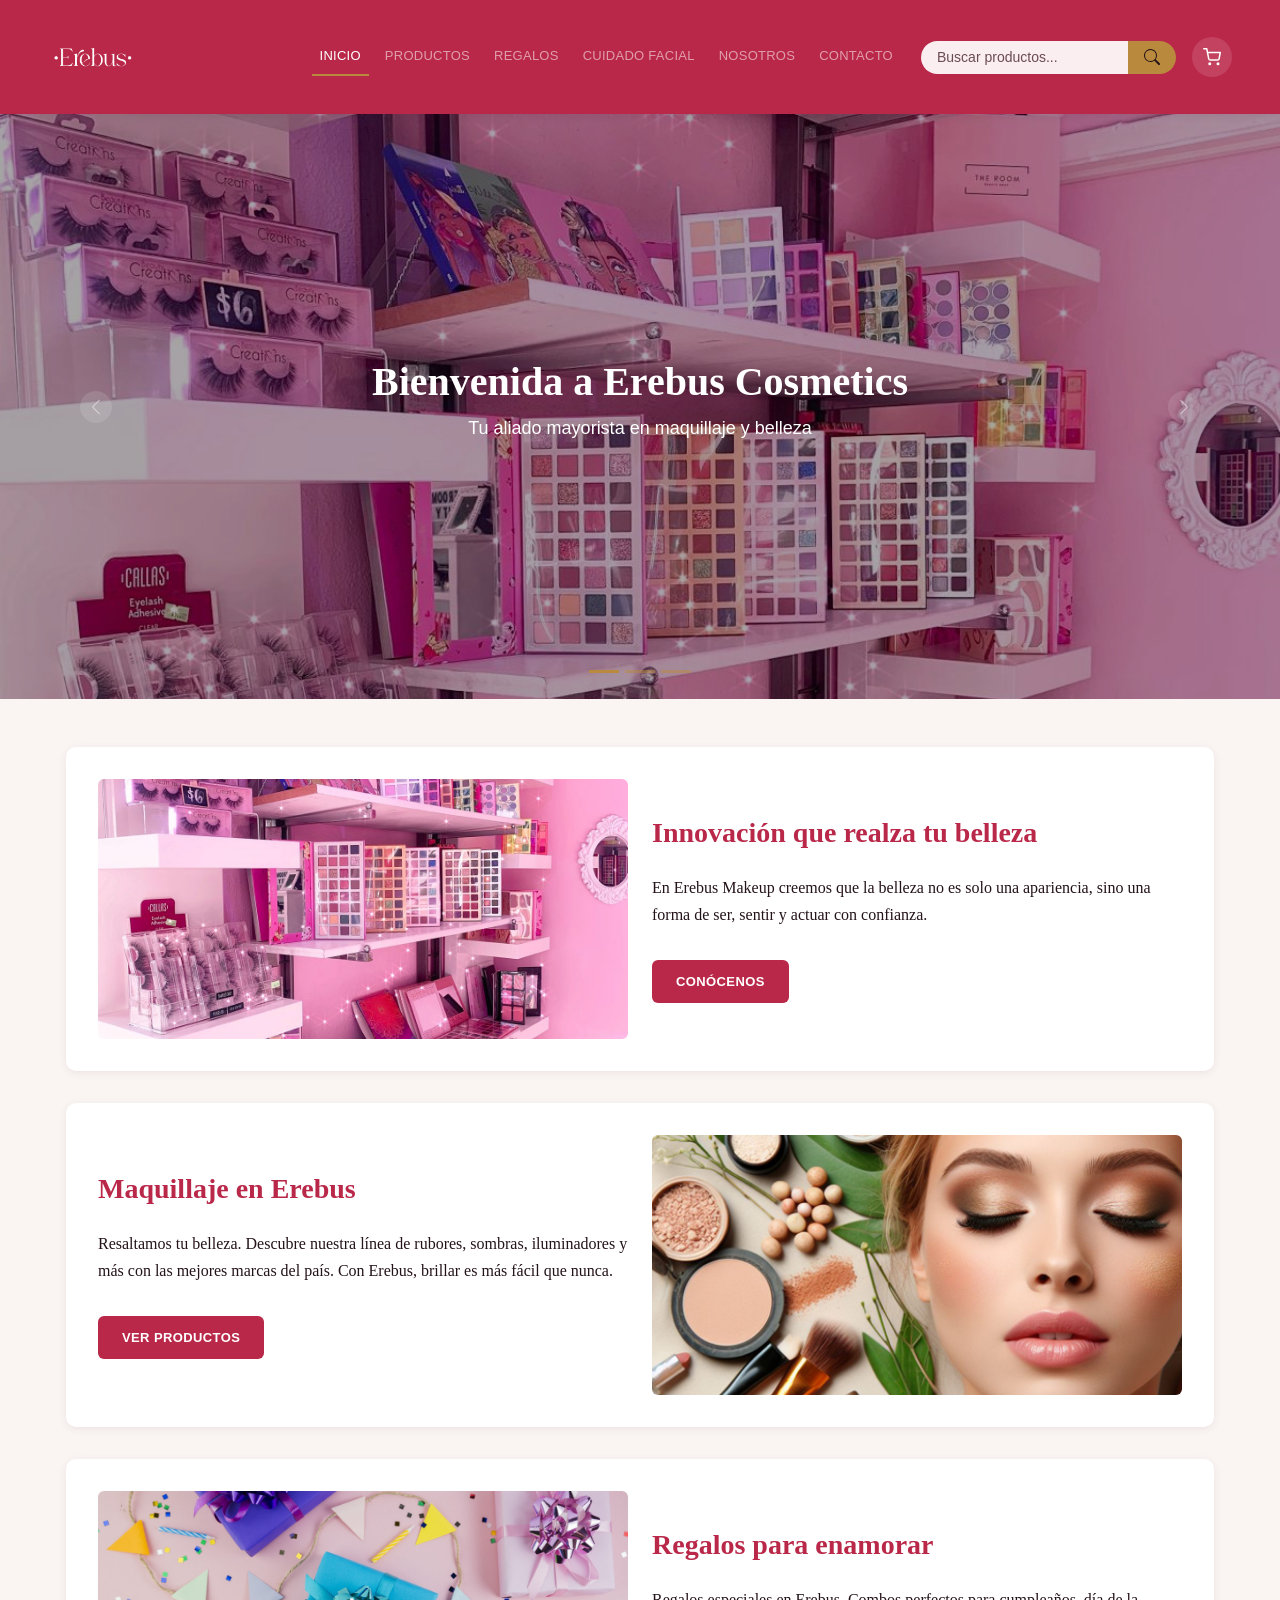
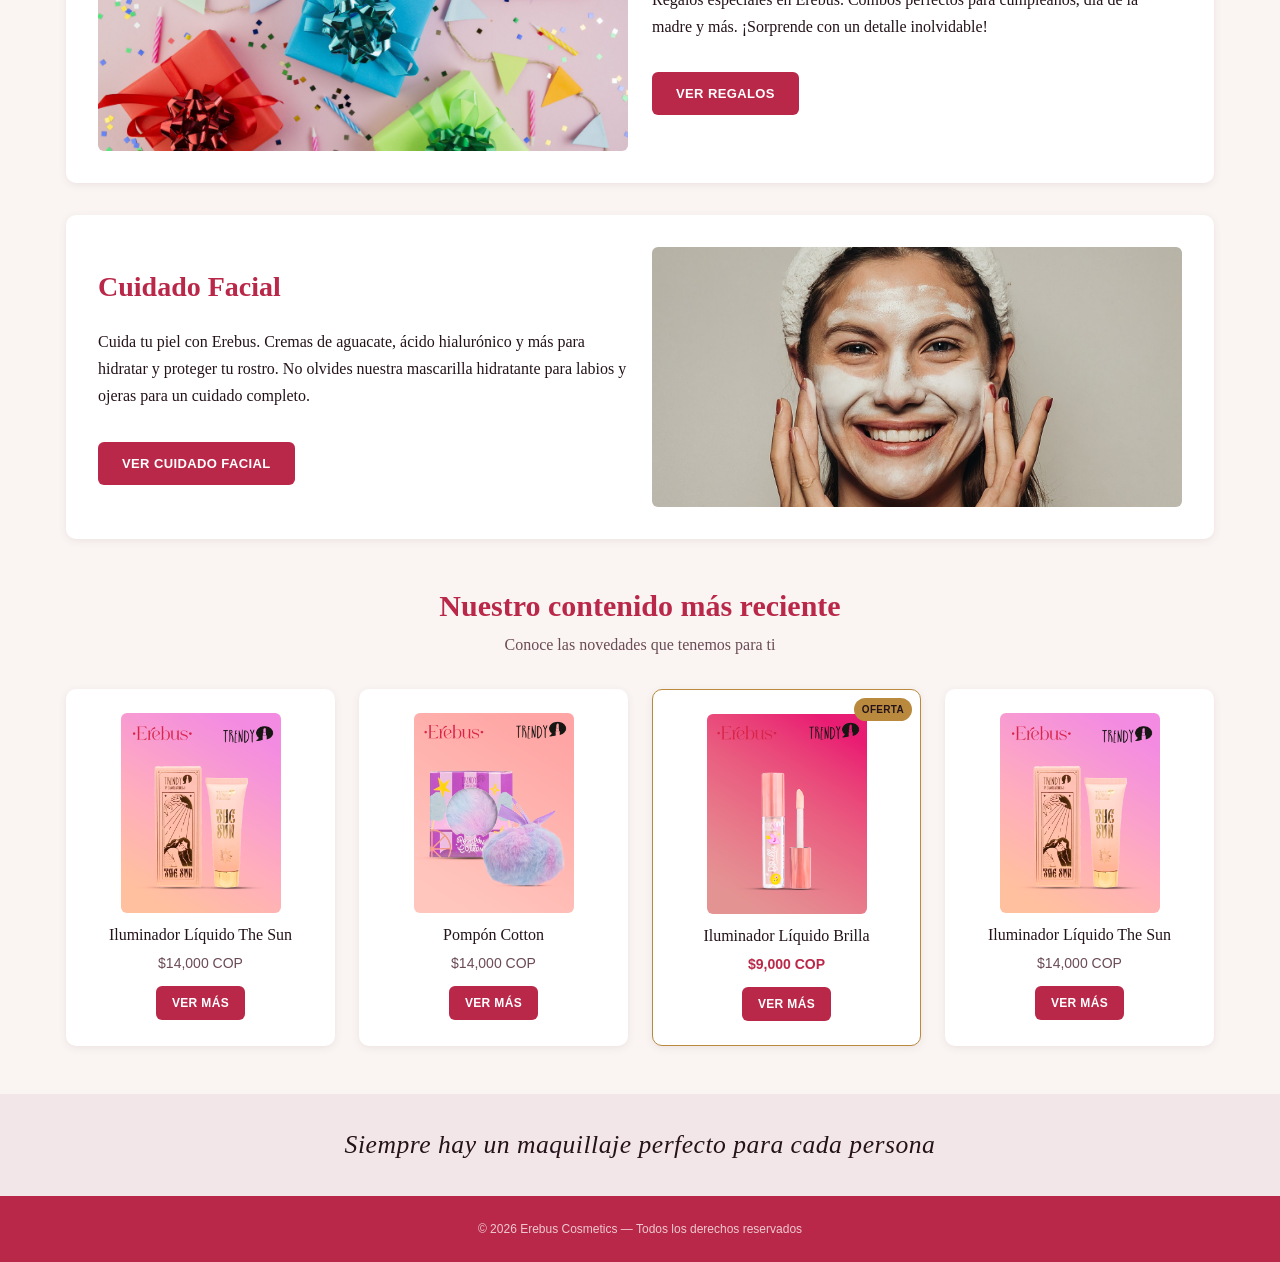
==== commit 8df90583: "Reemplaza index4.jpg por index4.png y ajusta imagenes del carrusel" ====
--- a/index.html
+++ b/index.html
@@ -154,7 +154,7 @@
                     </p>
                     <a class="destacados__boton" href="cuidado-facial.html">Ver cuidado facial</a>
                 </div>
-                <img class="destacados__imagen img-fluid" src="img/index4.jpg" alt="Cuidado Facial Erebus">
+                <img class="destacados__imagen img-fluid" src="img/index4.png" alt="Cuidado Facial Erebus">
             </article>
 
         </section>
--- a/styles/css/main.css
+++ b/styles/css/main.css
@@ -76,13 +76,13 @@
 }
 
 .navbar-erebus__logo {
-  height: 56px;
+  height: 72px;
   width: auto;
-  max-width: 220px;
+  max-width: 260px;
 }
 @media (min-width: 768px) {
   .navbar-erebus__logo {
-    height: 68px;
+    height: 88px;
   }
 }
 
@@ -177,15 +177,25 @@
 }
 
 .carousel-erebus .carousel-item {
-  height: 55vh;
-  min-height: 320px;
-  max-height: 560px;
+  height: 65vh;
+  min-height: 400px;
+  max-height: 640px;
 }
 .carousel-erebus .carousel-item img {
   width: 100%;
   height: 100%;
   object-fit: cover;
+  object-position: center 30%;
   filter: brightness(0.65);
+}
+.carousel-erebus .carousel-item:nth-child(1) img {
+  object-position: center 25%;
+}
+.carousel-erebus .carousel-item:nth-child(2) img {
+  object-position: center 35%;
+}
+.carousel-erebus .carousel-item:nth-child(3) img {
+  object-position: center 30%;
 }
 .carousel-erebus .carousel-caption {
   bottom: 50%;
